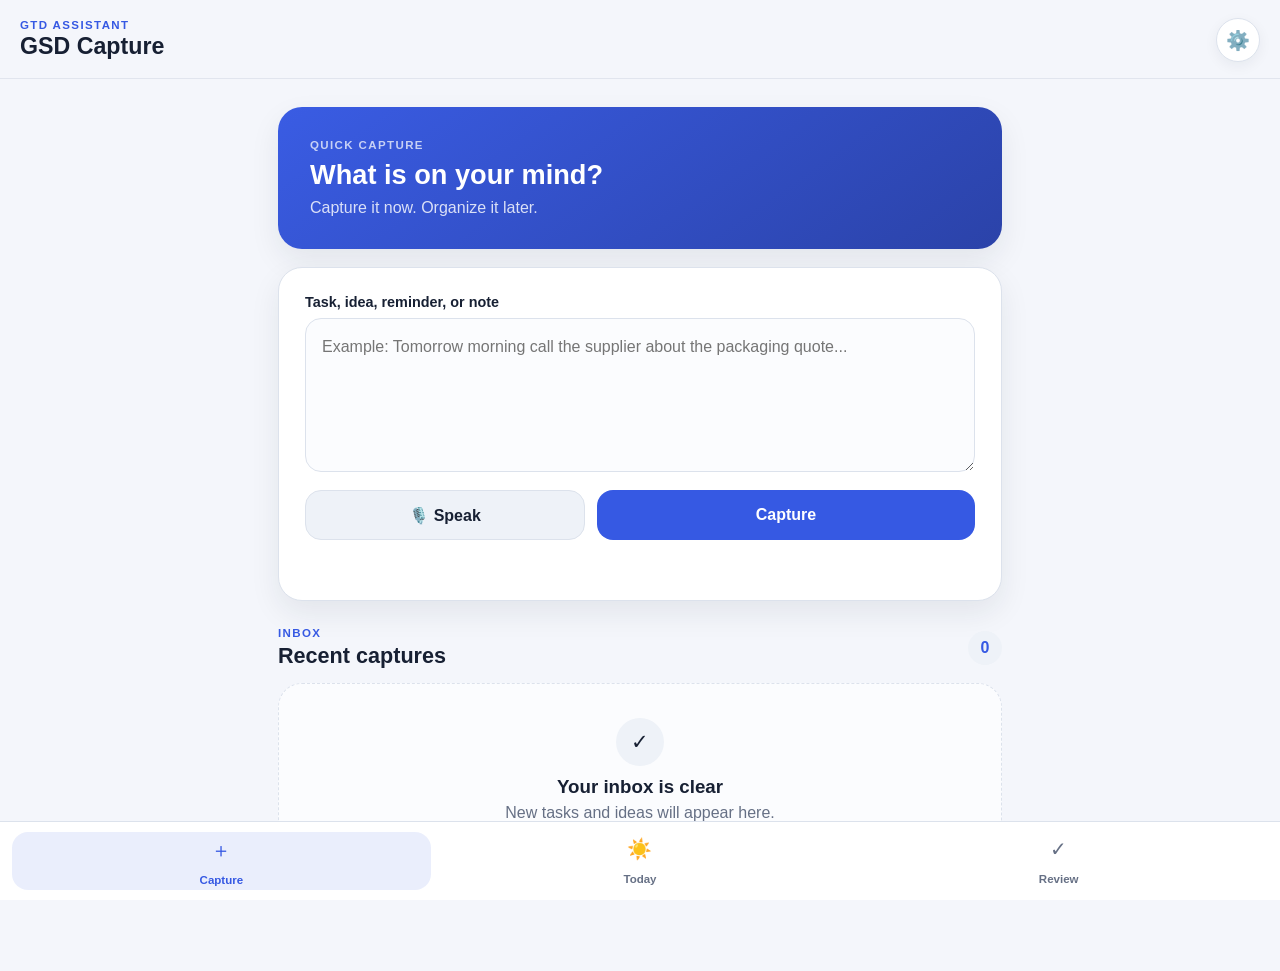
==== index.html @ 63cae5c3 "Add Microsoft To Do test task creation" ====
<!DOCTYPE html>
<html lang="en">
<head>
  <meta charset="UTF-8" />

  <meta
    name="viewport"
    content="width=device-width, initial-scale=1, viewport-fit=cover"
  />

  <meta
    name="description"
    content="A fast, phone-first GTD task capture and organization app."
  />

  <meta name="theme-color" content="#172033" />

  <title>GSD Capture</title>

  <link rel="manifest" href="manifest.json" />
  <link rel="apple-touch-icon" href="/icons/apple-touch-icon.png">
  <link rel="stylesheet" href="styles.css?v=5" />
</head>

<body>
  <div class="app-shell">
    <header class="app-header">
      <div>
        <p class="eyebrow">GTD ASSISTANT</p>
        <h1>GSD Capture</h1>
      </div>

      <button
        id="settingsButton"
        class="icon-button"
        type="button"
        aria-label="Open settings"
      >
        ⚙️
      </button>
    </header>

    <main class="app-main">
      <!-- Capture Screen -->
      <section id="captureScreen" class="screen active-screen">
        <div class="welcome-card">
          <p class="welcome-label">QUICK CAPTURE</p>
          <h2>What is on your mind?</h2>
          <p>
            Capture it now. Organize it later.
          </p>
        </div>

        <form id="captureForm" class="capture-card">
          <label for="taskInput">Task, idea, reminder, or note</label>

          <textarea
            id="taskInput"
            name="taskInput"
            rows="5"
            maxlength="1000"
            placeholder="Example: Tomorrow morning call the supplier about the packaging quote..."
            required
          ></textarea>

          <div class="capture-actions">
            <button
              id="voiceButton"
              class="secondary-button"
              type="button"
            >
              🎙️ Speak
            </button>

            <button
              id="captureButton"
              class="primary-button"
              type="submit"
            >
              Capture
            </button>
          </div>

          <p id="captureMessage" class="status-message" aria-live="polite"></p>
        </form>

        <section class="recent-section">
          <div class="section-heading">
            <div>
              <p class="section-label">INBOX</p>
              <h2>Recent captures</h2>
            </div>

            <span id="inboxCount" class="count-badge">0</span>
          </div>

          <div id="recentTaskList" class="task-list">
            <div class="empty-state">
              <span class="empty-icon">✓</span>
              <h3>Your inbox is clear</h3>
              <p>New tasks and ideas will appear here.</p>
            </div>
          </div>
        </section>
      </section>

      <!-- Today Screen -->
      <section id="todayScreen" class="screen">
        <div class="section-heading page-heading">
          <div>
            <p class="section-label">FOCUS</p>
            <h2>Today</h2>
          </div>
        </div>

        <div id="todayTaskList" class="task-list">
          <div class="empty-state">
            <span class="empty-icon">☀️</span>
            <h3>No tasks planned yet</h3>
            <p>Your priority tasks will appear here.</p>
          </div>
        </div>
      </section>

      <!-- Review Screen -->
      <section id="reviewScreen" class="screen">
        <div class="section-heading page-heading">
          <div>
            <p class="section-label">CLARIFY & ORGANIZE</p>
            <h2>Review</h2>
          </div>

          <span id="reviewCount" class="count-badge">0</span>
        </div>

        <div class="review-summary">
          <div class="summary-item">
            <strong id="capturedTotal">0</strong>
            <span>Captured</span>
          </div>

          <div class="summary-item">
            <strong id="completedTotal">0</strong>
            <span>Completed</span>
          </div>

          <div class="summary-item">
            <strong id="needsReviewTotal">0</strong>
            <span>Needs review</span>
          </div>
        </div>

        <div id="reviewTaskList" class="task-list">
          <div class="empty-state">
            <span class="empty-icon">🧠</span>
            <h3>Nothing needs review</h3>
            <p>Captured items that need sorting will appear here.</p>
          </div>
        </div>
      </section>

      <!-- Settings Screen -->
      <section id="settingsScreen" class="screen">
        <div class="section-heading page-heading">
          <div>
            <p class="section-label">PERSONALIZE</p>
            <h2>Settings</h2>
          </div>
        </div>

        <div class="settings-card">
          <label for="userName">Your name</label>
          <input
            id="userName"
            type="text"
            autocomplete="name"
            placeholder="Enter your name"
          />

          <label for="defaultList">Default inbox name</label>
          <input
            id="defaultList"
            type="text"
            value="General"
            placeholder="General"
          />

          <section class="microsoft-card" aria-labelledby="microsoftHeading">
            <div class="microsoft-card-heading">
              <div>
                <p class="section-label">MICROSOFT TO DO</p>
                <h3 id="microsoftHeading">Connect your account</h3>
              </div>

              <span id="microsoftConnectionBadge" class="connection-badge">
                Not connected
              </span>
            </div>

            <p id="microsoftStatus" class="microsoft-status" aria-live="polite">
              Sign in to connect GSD Capture to your Microsoft account.
            </p>

            <div id="microsoftListPanel" class="microsoft-list-panel hidden">
              <label for="microsoftListSelect">Destination To Do list</label>

              <select id="microsoftListSelect" disabled>
                <option value="">Load your Microsoft To Do lists</option>
              </select>

              <button
                id="loadMicrosoftListsButton"
                class="secondary-button"
                type="button"
              >
                Load To Do Lists
              </button>

              <button
                id="createMicrosoftTestTaskButton"
                class="secondary-button"
                type="button"
                disabled
              >
                Create Test Task
              </button>

              <p id="microsoftListMessage" class="microsoft-list-message" aria-live="polite">
                No Microsoft To Do lists loaded yet.
              </p>

              <p id="microsoftTestTaskMessage" class="microsoft-list-message" aria-live="polite">
                Load your lists and choose a destination before creating a test task.
              </p>
            </div>

            <div class="microsoft-actions">
              <button
                id="connectMicrosoftButton"
                class="primary-button"
                type="button"
                disabled
              >
                Connect Microsoft To Do
              </button>

              <button
                id="disconnectMicrosoftButton"
                class="secondary-button hidden"
                type="button"
              >
                Disconnect
              </button>
            </div>
          </section>

          <label class="toggle-row">
            <span>
              <strong>AI sorting</strong>
              <small>Automatically analyze captured items</small>
            </span>

            <input id="aiSortingToggle" type="checkbox" checked />
          </label>

          <label class="toggle-row">
            <span>
              <strong>Calendar suggestions</strong>
              <small>Recommend time blocks for important tasks</small>
            </span>

            <input id="calendarToggle" type="checkbox" checked />
          </label>

          <button id="saveSettingsButton" class="primary-button" type="button">
            Save Settings
          </button>

          <p id="settingsMessage" class="status-message" aria-live="polite"></p>
        </div>
      </section>
    </main>

    <nav class="bottom-navigation" aria-label="Main navigation">
      <button
        class="nav-button active-nav"
        type="button"
        data-screen="captureScreen"
      >
        <span>＋</span>
        <small>Capture</small>
      </button>

      <button
        class="nav-button"
        type="button"
        data-screen="todayScreen"
      >
        <span>☀️</span>
        <small>Today</small>
      </button>

      <button
        class="nav-button"
        type="button"
        data-screen="reviewScreen"
      >
        <span>✓</span>
        <small>Review</small>
      </button>
    </nav>
  </div>

  <script src="vendor/msal-browser.min.js?v=1"></script>
  <script src="app.js?v=6"></script>
</body>
</html>
---- styles.css ----
:root {
  --background: #f4f6fb;
  --surface: #ffffff;
  --surface-secondary: #eef2f8;
  --text: #172033;
  --text-muted: #667085;
  --primary: #3659e3;
  --primary-dark: #2945b8;
  --border: #dce2ec;
  --success: #137a52;
  --danger: #c73535;
  --shadow: 0 12px 30px rgba(23, 32, 51, 0.08);
  --radius-large: 24px;
  --radius-medium: 16px;
  --radius-small: 12px;
}

* {
  box-sizing: border-box;
}

html {
  background: var(--background);
}

body {
  margin: 0;
  min-height: 100vh;
  background: var(--background);
  color: var(--text);
  font-family:
    -apple-system,
    BlinkMacSystemFont,
    "Segoe UI",
    Roboto,
    Helvetica,
    Arial,
    sans-serif;
}

button,
input,
textarea,
select {
  font: inherit;
}

button {
  cursor: pointer;
}

.app-shell {
  width: 100%;
  min-height: 100vh;
  padding-bottom: 96px;
}

.app-header {
  position: sticky;
  top: 0;
  z-index: 20;
  display: flex;
  align-items: center;
  justify-content: space-between;
  padding:
    calc(18px + env(safe-area-inset-top))
    20px
    16px;
  background: rgba(244, 246, 251, 0.94);
  border-bottom: 1px solid rgba(220, 226, 236, 0.8);
  backdrop-filter: blur(18px);
}

.app-header h1 {
  margin: 2px 0 0;
  font-size: 1.45rem;
  line-height: 1.2;
}

.eyebrow,
.section-label,
.welcome-label {
  margin: 0;
  color: var(--primary);
  font-size: 0.72rem;
  font-weight: 800;
  letter-spacing: 0.12em;
}

.icon-button {
  width: 44px;
  height: 44px;
  border: 1px solid var(--border);
  border-radius: 50%;
  background: var(--surface);
  font-size: 1.2rem;
  box-shadow: 0 4px 14px rgba(23, 32, 51, 0.06);
}

.app-main {
  width: min(100%, 760px);
  margin: 0 auto;
  padding: 18px;
}

.screen {
  display: none;
}

.active-screen {
  display: block;
}

.welcome-card {
  padding: 24px;
  border-radius: var(--radius-large);
  background:
    linear-gradient(
      145deg,
      rgba(54, 89, 227, 0.98),
      rgba(39, 63, 167, 0.98)
    );
  color: white;
  box-shadow: var(--shadow);
}

.welcome-card h2 {
  margin: 8px 0 8px;
  font-size: 1.7rem;
}

.welcome-card p:last-child {
  margin: 0;
  color: rgba(255, 255, 255, 0.82);
}

.welcome-label {
  color: rgba(255, 255, 255, 0.72);
}

.capture-card,
.settings-card {
  margin-top: 18px;
  padding: 20px;
  border: 1px solid var(--border);
  border-radius: var(--radius-large);
  background: var(--surface);
  box-shadow: var(--shadow);
}

.capture-card label,
.settings-card > label:not(.toggle-row) {
  display: block;
  margin-bottom: 8px;
  font-size: 0.9rem;
  font-weight: 700;
}

textarea,
input[type="text"],
select {
  width: 100%;
  border: 1px solid var(--border);
  border-radius: var(--radius-medium);
  background: #fbfcfe;
  color: var(--text);
  outline: none;
}

textarea {
  min-height: 140px;
  padding: 16px;
  resize: vertical;
  line-height: 1.5;
}

input[type="text"],
select {
  height: 50px;
  margin-bottom: 18px;
  padding: 0 14px;
}

textarea:focus,
input[type="text"]:focus,
select:focus {
  border-color: var(--primary);
  box-shadow: 0 0 0 4px rgba(54, 89, 227, 0.12);
}

.capture-actions {
  display: grid;
  grid-template-columns: 1fr 1.35fr;
  gap: 12px;
  margin-top: 14px;
}

.primary-button,
.secondary-button {
  min-height: 50px;
  border-radius: var(--radius-medium);
  font-weight: 800;
}

.primary-button {
  border: 0;
  background: var(--primary);
  color: white;
}

.primary-button:active {
  background: var(--primary-dark);
  transform: translateY(1px);
}

.secondary-button {
  border: 1px solid var(--border);
  background: var(--surface-secondary);
  color: var(--text);
}

.status-message {
  min-height: 22px;
  margin: 12px 0 0;
  color: var(--success);
  font-size: 0.88rem;
  font-weight: 700;
}

.recent-section {
  margin-top: 26px;
}

.section-heading {
  display: flex;
  align-items: center;
  justify-content: space-between;
  gap: 16px;
  margin-bottom: 14px;
}

.section-heading h2 {
  margin: 4px 0 0;
  font-size: 1.35rem;
}

.page-heading {
  margin-top: 6px;
}

.count-badge {
  display: inline-flex;
  min-width: 34px;
  height: 34px;
  align-items: center;
  justify-content: center;
  border-radius: 999px;
  background: var(--surface-secondary);
  color: var(--primary);
  font-weight: 800;
}

.task-list {
  display: grid;
  gap: 12px;
}

.task-card {
  padding: 16px;
  border: 1px solid var(--border);
  border-radius: var(--radius-medium);
  background: var(--surface);
  box-shadow: 0 8px 22px rgba(23, 32, 51, 0.05);
}

.task-card h3 {
  margin: 0 0 8px;
  font-size: 1rem;
}

.task-card p {
  margin: 0;
  color: var(--text-muted);
  font-size: 0.88rem;
  line-height: 1.45;
}

.task-meta {
  display: flex;
  flex-wrap: wrap;
  gap: 8px;
  margin-top: 12px;
}

.task-tag {
  padding: 6px 9px;
  border-radius: 999px;
  background: var(--surface-secondary);
  color: var(--text-muted);
  font-size: 0.75rem;
  font-weight: 700;
}

.empty-state {
  padding: 34px 18px;
  border: 1px dashed var(--border);
  border-radius: var(--radius-large);
  background: rgba(255, 255, 255, 0.65);
  text-align: center;
}

.empty-icon {
  display: inline-flex;
  width: 48px;
  height: 48px;
  align-items: center;
  justify-content: center;
  margin-bottom: 10px;
  border-radius: 50%;
  background: var(--surface-secondary);
  font-size: 1.3rem;
}

.empty-state h3 {
  margin: 0 0 6px;
}

.empty-state p {
  margin: 0;
  color: var(--text-muted);
}

.review-summary {
  display: grid;
  grid-template-columns: repeat(3, 1fr);
  gap: 10px;
  margin-bottom: 18px;
}

.summary-item {
  padding: 16px 10px;
  border: 1px solid var(--border);
  border-radius: var(--radius-medium);
  background: var(--surface);
  text-align: center;
}

.summary-item strong {
  display: block;
  margin-bottom: 4px;
  font-size: 1.35rem;
}

.summary-item span {
  color: var(--text-muted);
  font-size: 0.74rem;
}

.settings-card {
  display: grid;
}

.toggle-row {
  display: flex;
  align-items: center;
  justify-content: space-between;
  gap: 16px;
  padding: 16px 0;
  border-top: 1px solid var(--border);
}

.toggle-row span {
  display: grid;
  gap: 4px;
}

.toggle-row small {
  color: var(--text-muted);
  line-height: 1.35;
}

.toggle-row input {
  width: 24px;
  height: 24px;
  accent-color: var(--primary);
}

.settings-card .primary-button {
  margin-top: 18px;
}

.bottom-navigation {
  position: fixed;
  right: 0;
  bottom: 0;
  left: 0;
  z-index: 30;
  display: grid;
  grid-template-columns: repeat(3, 1fr);
  padding:
    10px
    12px
    calc(10px + env(safe-area-inset-bottom));
  border-top: 1px solid var(--border);
  background: rgba(255, 255, 255, 0.96);
  backdrop-filter: blur(18px);
}

.nav-button {
  display: grid;
  gap: 3px;
  place-items: center;
  min-height: 58px;
  border: 0;
  border-radius: 16px;
  background: transparent;
  color: var(--text-muted);
}

.nav-button span {
  font-size: 1.25rem;
}

.nav-button small {
  font-size: 0.72rem;
  font-weight: 700;
}

.active-nav {
  background: rgba(54, 89, 227, 0.1);
  color: var(--primary);
}

@media (min-width: 700px) {
  .app-main {
    padding-top: 28px;
  }

  .welcome-card {
    padding: 32px;
  }

  .capture-card,
  .settings-card {
    padding: 26px;
  }
}
.task-card-actions {
  display: flex;
  flex-wrap: wrap;
  gap: 8px;
  margin-top: 14px;
}

.small-action-button {
  min-height: 38px;
  padding: 8px 12px;
  border: 1px solid var(--border);
  border-radius: 10px;
  background: var(--surface-secondary);
  color: var(--text);
  font-size: 0.78rem;
  font-weight: 800;
}

.small-action-button:active {
  transform: translateY(1px);
}

.complete-button {
  border-color: rgba(19, 122, 82, 0.25);
  background: rgba(19, 122, 82, 0.1);
  color: var(--success);
}

.delete-button {
  border-color: rgba(199, 53, 53, 0.2);
  background: rgba(199, 53, 53, 0.08);
  color: var(--danger);
}

.secondary-button:disabled {
  cursor: not-allowed;
  opacity: 0.65;
}

.microsoft-card {
  margin: 4px 0 18px;
  padding: 18px;
  border: 1px solid var(--border);
  border-radius: var(--radius-medium);
  background: var(--surface-secondary);
}

.microsoft-card-heading {
  display: flex;
  align-items: flex-start;
  justify-content: space-between;
  gap: 12px;
}

.microsoft-card-heading h3 {
  margin: 4px 0 0;
  font-size: 1rem;
}

.connection-badge {
  flex: 0 0 auto;
  padding: 6px 9px;
  border-radius: 999px;
  background: rgba(102, 112, 133, 0.12);
  color: var(--text-muted);
  font-size: 0.72rem;
  font-weight: 800;
}

.connection-badge.connected {
  background: rgba(19, 122, 82, 0.12);
  color: var(--success);
}

.microsoft-status {
  margin: 14px 0;
  color: var(--text-muted);
  font-size: 0.86rem;
  line-height: 1.45;
}

.microsoft-status.error-message {
  color: var(--danger);
}

.microsoft-actions {
  display: grid;
  gap: 10px;
}

.microsoft-actions .primary-button,
.microsoft-actions .secondary-button {
  width: 100%;
}

.hidden {
  display: none !important;
}

.microsoft-list-panel {
  display: grid;
  gap: 10px;
  margin: 14px 0;
  padding: 14px;
  border: 1px solid var(--border);
  border-radius: var(--radius-small);
  background: var(--surface);
}

.microsoft-list-panel label {
  font-size: 0.84rem;
  font-weight: 800;
}

.microsoft-list-panel select {
  width: 100%;
  margin: 0;
  background: #fbfcfe;
}

.microsoft-list-panel select:disabled {
  cursor: not-allowed;
  opacity: 0.72;
}

.microsoft-list-panel .secondary-button {
  width: 100%;
}

.microsoft-list-message {
  min-height: 20px;
  margin: 0;
  color: var(--text-muted);
  font-size: 0.8rem;
  line-height: 1.4;
}

.microsoft-list-message.error-message {
  color: var(--danger);
}
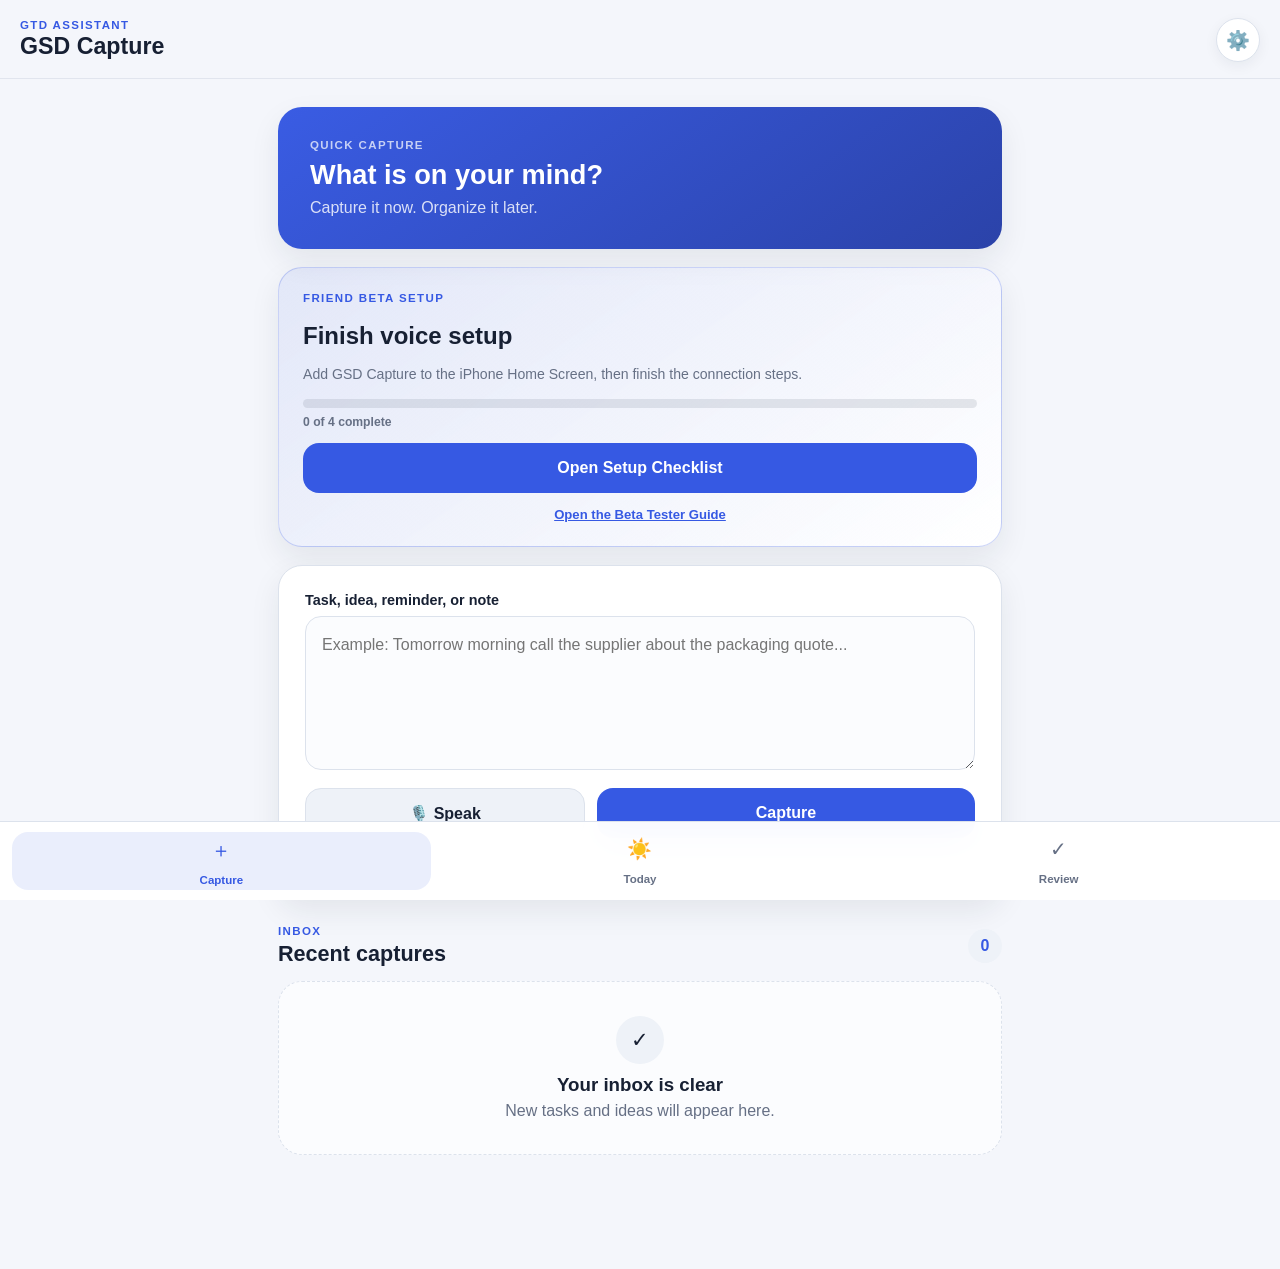
==== commit 872d4f6b: "Add friend beta onboarding and safe shortcut setup" ====
--- a/index.html
+++ b/index.html
@@ -19,7 +19,7 @@
 
   <link rel="manifest" href="manifest.json" />
   <link rel="apple-touch-icon" href="/icons/apple-touch-icon.png">
-  <link rel="stylesheet" href="styles.css?v=5" />
+  <link rel="stylesheet" href="styles.css?v=9" />
 </head>
 
 <body>
@@ -51,6 +51,33 @@
           </p>
         </div>
 
+        <section
+          id="betaSetupBanner"
+          class="beta-setup-banner hidden"
+          aria-labelledby="betaSetupBannerHeading"
+        >
+          <p class="section-label">FRIEND BETA SETUP</p>
+          <h2 id="betaSetupBannerHeading">Finish voice setup</h2>
+          <p id="betaSetupBannerMessage">
+            Complete the checklist once, then capture tasks without opening the app.
+          </p>
+
+          <div class="setup-progress" aria-label="Setup progress">
+            <div class="setup-progress-track">
+              <span id="betaBannerProgressBar" class="setup-progress-bar"></span>
+            </div>
+            <strong id="betaBannerProgressText">0 of 4 complete</strong>
+          </div>
+
+          <button id="openBetaSetupButton" class="primary-button" type="button">
+            Open Setup Checklist
+          </button>
+
+          <a class="text-link" href="/beta-tester-guide.html" target="_blank" rel="noopener noreferrer">
+            Open the Beta Tester Guide
+          </a>
+        </section>
+
         <form id="captureForm" class="capture-card">
           <label for="taskInput">Task, idea, reminder, or note</label>
 
@@ -130,8 +157,24 @@
             <h2>Review</h2>
           </div>
 
-          <span id="reviewCount" class="count-badge">0</span>
-        </div>
+          <div class="review-heading-actions">
+            <button
+              id="refreshReviewButton"
+              class="small-action-button"
+              type="button"
+            >
+              Refresh
+            </button>
+
+            <span id="reviewCount" class="count-badge">0</span>
+          </div>
+        </div>
+
+        <p
+          id="serverReviewStatus"
+          class="review-server-status"
+          aria-live="polite"
+        ></p>
 
         <div class="review-summary">
           <div class="summary-item">
@@ -167,6 +210,72 @@
             <h2>Settings</h2>
           </div>
         </div>
+
+        <section id="betaSetupChecklist" class="beta-setup-card" aria-labelledby="betaSetupHeading">
+          <div class="beta-setup-heading">
+            <div>
+              <p class="section-label">FIRST-TIME SETUP</p>
+              <h3 id="betaSetupHeading">Friend beta checklist</h3>
+            </div>
+            <span id="betaSetupBadge" class="connection-badge">Not ready</span>
+          </div>
+
+          <p class="beta-setup-intro">
+            Complete these four steps on the iPhone that will use GSD Capture.
+          </p>
+
+          <div class="setup-progress" aria-label="Setup progress">
+            <div class="setup-progress-track">
+              <span id="betaSetupProgressBar" class="setup-progress-bar"></span>
+            </div>
+            <strong id="betaSetupProgressText">0 of 4 complete</strong>
+          </div>
+
+          <ol class="setup-checklist">
+            <li id="appInstallSetupItem">
+              <span class="setup-step-number">1</span>
+              <div>
+                <strong>Add GSD Capture to the Home Screen</strong>
+                <small id="appInstallSetupStatus">Open the site in Safari, tap Share, then Add to Home Screen.</small>
+              </div>
+            </li>
+            <li id="microsoftSetupItem">
+              <span class="setup-step-number">2</span>
+              <div>
+                <strong>Connect Microsoft To Do</strong>
+                <small id="microsoftSetupStatus">Sign in with the Microsoft account that should receive the tasks.</small>
+              </div>
+            </li>
+            <li id="voiceSetupItem">
+              <span class="setup-step-number">3</span>
+              <div>
+                <strong>Set up private Voice Capture</strong>
+                <small id="voiceSetupChecklistStatus">Create the private key used by the Shortcut.</small>
+              </div>
+            </li>
+            <li id="shortcutSetupItem">
+              <span class="setup-step-number">4</span>
+              <div>
+                <strong>Install and test the Capture Shortcut</strong>
+                <small id="shortcutSetupChecklistStatus">Copy the key, install the Shortcut, and run one test capture.</small>
+              </div>
+            </li>
+          </ol>
+
+          <div class="beta-setup-actions">
+            <a class="secondary-button button-link" href="/beta-tester-guide.html" target="_blank" rel="noopener noreferrer">
+              Open Beta Tester Guide
+            </a>
+            <a class="small-action-button button-link" href="/beta-tester-guide.pdf" target="_blank" rel="noopener noreferrer">
+              Open Printable PDF
+            </a>
+            <button id="resetShortcutProgressButton" class="small-action-button hidden" type="button">
+              Mark Shortcut as Not Installed
+            </button>
+          </div>
+
+          <p id="betaSetupMessage" class="microsoft-list-message" aria-live="polite"></p>
+        </section>
 
         <div class="settings-card">
           <label for="userName">Your name</label>
@@ -201,6 +310,107 @@
               Sign in to connect GSD Capture to your Microsoft account.
             </p>
 
+            <section
+              id="voiceSetupCard"
+              class="voice-setup-card"
+              aria-labelledby="voiceSetupHeading"
+            >
+              <div class="voice-setup-heading">
+                <div>
+                  <p class="section-label">SIRI & VOICE CAPTURE</p>
+                  <h4 id="voiceSetupHeading">Background capture</h4>
+                </div>
+
+                <span id="voiceSetupBadge" class="connection-badge">
+                  Not set up
+                </span>
+              </div>
+
+              <p
+                id="voiceSetupStatus"
+                class="microsoft-list-message"
+                aria-live="polite"
+              >
+                Connect Microsoft To Do first, then set up private background capture.
+              </p>
+
+              <button
+                id="startVoiceSetupButton"
+                class="secondary-button"
+                type="button"
+                disabled
+              >
+                Set Up Voice Capture
+              </button>
+
+              <div id="voiceSetupResult" class="voice-setup-result hidden">
+                <p class="voice-setup-step"><strong>1.</strong> Copy your private Voice Capture key.</p>
+
+                <label for="voiceSetupKey">Your private Voice Capture key</label>
+
+                <input
+                  id="voiceSetupKey"
+                  type="text"
+                  readonly
+                  autocomplete="off"
+                  spellcheck="false"
+                />
+
+                <button
+                  id="copyVoiceSetupKeyButton"
+                  class="secondary-button"
+                  type="button"
+                >
+                  1. Copy Voice Key
+                </button>
+
+                <p class="voice-setup-step"><strong>2.</strong> Install the shared Shortcut and paste the key when asked.</p>
+
+                <a
+                  id="installCaptureShortcutButton"
+                  class="secondary-button button-link"
+                  href="https://www.icloud.com/shortcuts/2767fb23349946cb91c3c0170525ec59"
+                  target="_blank"
+                  rel="noopener noreferrer"
+                >
+                  2. Install Capture Shortcut
+                </a>
+
+                <button
+                  id="markShortcutInstalledButton"
+                  class="secondary-button"
+                  type="button"
+                >
+                  3. I Installed and Tested the Shortcut
+                </button>
+
+                <p id="shortcutSetupStatus" class="microsoft-list-message" aria-live="polite">
+                  Run a test capture before marking this step complete.
+                </p>
+
+                <p class="voice-key-warning">
+                  Keep this key private. It allows your Shortcut to add tasks, calendar events, and reminders to your Microsoft account. Never send the key in a screenshot or message.
+                </p>
+              </div>
+
+              <details class="recovery-panel">
+                <summary>Setup help and recovery</summary>
+                <div class="recovery-panel-body">
+                  <p><strong>Invalid key:</strong> Copy the key again and replace the x-gsd-capture-key value in the Shortcut.</p>
+                  <p><strong>Microsoft disconnected:</strong> Reconnect Microsoft To Do, then choose Set Up Again.</p>
+                  <p><strong>Calendar missing:</strong> Enable the same Microsoft calendar in the iPhone Calendar app.</p>
+
+                  <button id="copySupportDetailsButton" class="small-action-button" type="button">
+                    Copy Safe Support Details
+                  </button>
+                  <button id="resetVoiceSetupDeviceButton" class="small-action-button delete-button" type="button">
+                    Clear Voice Setup on This Device
+                  </button>
+                  <p id="supportDetailsStatus" class="microsoft-list-message" aria-live="polite"></p>
+                </div>
+              </details>
+            </section>
+
             <div id="microsoftListPanel" class="microsoft-list-panel hidden">
               <label for="microsoftListSelect">Destination To Do list</label>
 
@@ -231,6 +441,22 @@
 
               <p id="microsoftTestTaskMessage" class="microsoft-list-message" aria-live="polite">
                 Load your lists and choose a destination before creating a test task.
+              </p>
+
+              <label for="microsoftRoutingMode">AI list routing</label>
+
+              <select id="microsoftRoutingMode">
+                <option value="ask">Ask before creating a suggested list</option>
+                <option value="selected-only">Always use the selected list</option>
+                <option value="automatic">Automatically create suggested lists</option>
+              </select>
+
+              <p id="microsoftRoutingMessage" class="microsoft-list-message" aria-live="polite">
+                Every unclear capture goes to GSD Review. When an approved AI category has no matching list, GSD Capture will ask before creating it.
+              </p>
+
+              <p class="microsoft-list-message">
+                Every capture syncs to Microsoft To Do. Items needing review go to GSD Review, then move to the approved list when you approve them here.
               </p>
             </div>
 
@@ -265,8 +491,8 @@
 
           <label class="toggle-row">
             <span>
-              <strong>Calendar suggestions</strong>
-              <small>Recommend time blocks for important tasks</small>
+              <strong>Calendar & reminder suggestions</strong>
+              <small>Recommend calendar events and reminder alerts for review</small>
             </span>
 
             <input id="calendarToggle" type="checkbox" checked />
@@ -312,6 +538,6 @@
   </div>
 
   <script src="vendor/msal-browser.min.js?v=1"></script>
-  <script src="app.js?v=6"></script>
+  <script src="app.js?v=11"></script>
 </body>
 </html>
--- a/styles.css
+++ b/styles.css
@@ -544,6 +544,68 @@
   display: none !important;
 }
 
+.voice-setup-card {
+  display: grid;
+  gap: 12px;
+  margin: 14px 0;
+  padding: 14px;
+  border: 1px solid var(--border);
+  border-radius: var(--radius-small);
+  background: var(--surface);
+}
+
+.voice-setup-heading {
+  display: flex;
+  align-items: flex-start;
+  justify-content: space-between;
+  gap: 12px;
+}
+
+.voice-setup-heading h4 {
+  margin: 4px 0 0;
+  font-size: 0.95rem;
+}
+
+.voice-setup-card .secondary-button {
+  width: 100%;
+}
+
+.voice-setup-result {
+  display: grid;
+  gap: 10px;
+  padding-top: 4px;
+}
+
+.voice-setup-result label {
+  font-size: 0.84rem;
+  font-weight: 800;
+}
+
+.voice-setup-result input {
+  width: 100%;
+  height: auto;
+  min-height: 50px;
+  margin: 0;
+  padding: 12px 14px;
+  font-family:
+    ui-monospace,
+    SFMono-Regular,
+    Menlo,
+    Monaco,
+    Consolas,
+    monospace;
+  font-size: 0.78rem;
+  line-height: 1.4;
+  overflow-wrap: anywhere;
+}
+
+.voice-key-warning {
+  margin: 0;
+  color: var(--text-muted);
+  font-size: 0.78rem;
+  line-height: 1.4;
+}
+
 .microsoft-list-panel {
   display: grid;
   gap: 10px;
@@ -586,3 +648,310 @@
   color: var(--danger);
 }
 
+
+.review-heading-actions {
+  display: flex;
+  align-items: center;
+  gap: 10px;
+}
+
+.review-server-status {
+  min-height: 20px;
+  margin: -4px 0 14px;
+  color: var(--text-muted);
+  font-size: 0.8rem;
+  line-height: 1.4;
+}
+
+.review-server-status.error-message {
+  color: var(--danger);
+}
+
+.review-suggestion {
+  display: grid;
+  gap: 5px;
+  margin-top: 12px;
+  padding: 12px;
+  border: 1px solid rgba(54, 89, 227, 0.2);
+  border-radius: var(--radius-small);
+  background: rgba(54, 89, 227, 0.06);
+}
+
+.review-suggestion strong {
+  color: var(--primary);
+  font-size: 0.9rem;
+}
+
+.review-suggestion span {
+  color: var(--text-muted);
+  font-size: 0.78rem;
+  font-weight: 800;
+}
+
+.review-suggestion p {
+  margin: 0;
+  color: var(--text);
+  font-size: 0.82rem;
+  line-height: 1.45;
+}
+
+.schedule-suggestion {
+  display: grid;
+  gap: 10px;
+  margin-top: 12px;
+  padding: 12px;
+  border: 1px solid rgba(15, 118, 110, 0.22);
+  border-radius: var(--radius-small);
+  background: rgba(15, 118, 110, 0.06);
+}
+
+.schedule-suggestion > strong {
+  font-size: 0.92rem;
+}
+
+.schedule-suggestion > p {
+  margin: 0;
+  color: var(--text-muted);
+  font-size: 0.8rem;
+  line-height: 1.45;
+}
+
+.schedule-item {
+  display: grid;
+  gap: 6px;
+  padding: 10px;
+  border: 1px solid var(--border);
+  border-radius: var(--radius-small);
+  background: var(--surface);
+}
+
+.schedule-item > strong {
+  font-size: 0.88rem;
+}
+
+.schedule-item > p {
+  margin: 0;
+  font-size: 0.8rem;
+  line-height: 1.45;
+}
+
+.schedule-status {
+  color: var(--text-muted);
+  font-size: 0.76rem;
+  font-weight: 800;
+}
+
+.schedule-error {
+  color: var(--danger);
+}
+
+.schedule-actions {
+  display: flex;
+  flex-wrap: wrap;
+  gap: 8px;
+  margin-top: 3px;
+}
+
+/* Friend beta onboarding */
+.beta-setup-banner,
+.beta-setup-card {
+  display: grid;
+  gap: 14px;
+  margin-top: 18px;
+  padding: 20px;
+  border: 1px solid rgba(54, 89, 227, 0.24);
+  border-radius: var(--radius-large);
+  background:
+    linear-gradient(
+      145deg,
+      rgba(54, 89, 227, 0.09),
+      rgba(255, 255, 255, 0.98)
+    );
+  box-shadow: var(--shadow);
+}
+
+.beta-setup-banner h2,
+.beta-setup-card h3 {
+  margin: 4px 0 0;
+}
+
+.beta-setup-banner > p:not(.section-label),
+.beta-setup-intro {
+  margin: 0;
+  color: var(--text-muted);
+  font-size: 0.88rem;
+  line-height: 1.5;
+}
+
+.beta-setup-banner .primary-button,
+.beta-setup-actions .secondary-button {
+  width: 100%;
+}
+
+.beta-setup-heading {
+  display: flex;
+  align-items: flex-start;
+  justify-content: space-between;
+  gap: 12px;
+}
+
+.setup-progress {
+  display: grid;
+  gap: 7px;
+}
+
+.setup-progress strong {
+  color: var(--text-muted);
+  font-size: 0.76rem;
+}
+
+.setup-progress-track {
+  width: 100%;
+  height: 9px;
+  overflow: hidden;
+  border-radius: 999px;
+  background: rgba(102, 112, 133, 0.16);
+}
+
+.setup-progress-bar {
+  display: block;
+  width: 0;
+  height: 100%;
+  border-radius: inherit;
+  background: var(--primary);
+  transition: width 180ms ease;
+}
+
+.setup-checklist {
+  display: grid;
+  gap: 10px;
+  margin: 0;
+  padding: 0;
+  list-style: none;
+}
+
+.setup-checklist li {
+  display: grid;
+  grid-template-columns: 34px 1fr;
+  gap: 11px;
+  align-items: flex-start;
+  padding: 12px;
+  border: 1px solid var(--border);
+  border-radius: var(--radius-small);
+  background: var(--surface);
+}
+
+.setup-checklist li > div {
+  display: grid;
+  gap: 4px;
+}
+
+.setup-checklist small {
+  color: var(--text-muted);
+  font-size: 0.78rem;
+  line-height: 1.4;
+}
+
+.setup-step-number {
+  display: inline-flex;
+  width: 30px;
+  height: 30px;
+  align-items: center;
+  justify-content: center;
+  border-radius: 50%;
+  background: var(--surface-secondary);
+  color: var(--text-muted);
+  font-size: 0.78rem;
+  font-weight: 900;
+}
+
+.setup-checklist li.setup-complete {
+  border-color: rgba(19, 122, 82, 0.25);
+  background: rgba(19, 122, 82, 0.06);
+}
+
+.setup-checklist li.setup-complete .setup-step-number {
+  background: rgba(19, 122, 82, 0.13);
+  color: var(--success);
+}
+
+.setup-checklist li.setup-complete .setup-step-number::before {
+  content: "✓";
+}
+
+.setup-checklist li.setup-complete .setup-step-number {
+  font-size: 0;
+}
+
+.setup-checklist li.setup-complete .setup-step-number::before {
+  font-size: 0.9rem;
+}
+
+.beta-setup-actions {
+  display: grid;
+  gap: 9px;
+}
+
+.button-link {
+  display: inline-flex;
+  align-items: center;
+  justify-content: center;
+  padding: 0 16px;
+  text-decoration: none;
+}
+
+.text-link {
+  color: var(--primary);
+  font-size: 0.82rem;
+  font-weight: 800;
+  text-align: center;
+}
+
+.voice-setup-step {
+  margin: 2px 0 0;
+  color: var(--text);
+  font-size: 0.82rem;
+  line-height: 1.45;
+}
+
+.success-message {
+  color: var(--success) !important;
+  font-weight: 800;
+}
+
+.recovery-panel {
+  border: 1px solid var(--border);
+  border-radius: var(--radius-small);
+  background: var(--surface);
+}
+
+.recovery-panel summary {
+  padding: 12px 14px;
+  cursor: pointer;
+  font-size: 0.82rem;
+  font-weight: 800;
+}
+
+.recovery-panel-body {
+  display: grid;
+  gap: 10px;
+  padding: 0 14px 14px;
+}
+
+.recovery-panel-body p {
+  margin: 0;
+  color: var(--text-muted);
+  font-size: 0.78rem;
+  line-height: 1.45;
+}
+
+.recovery-panel-body .small-action-button {
+  width: 100%;
+}
+
+@media (min-width: 700px) {
+  .beta-setup-banner,
+  .beta-setup-card {
+    padding: 24px;
+  }
+}
